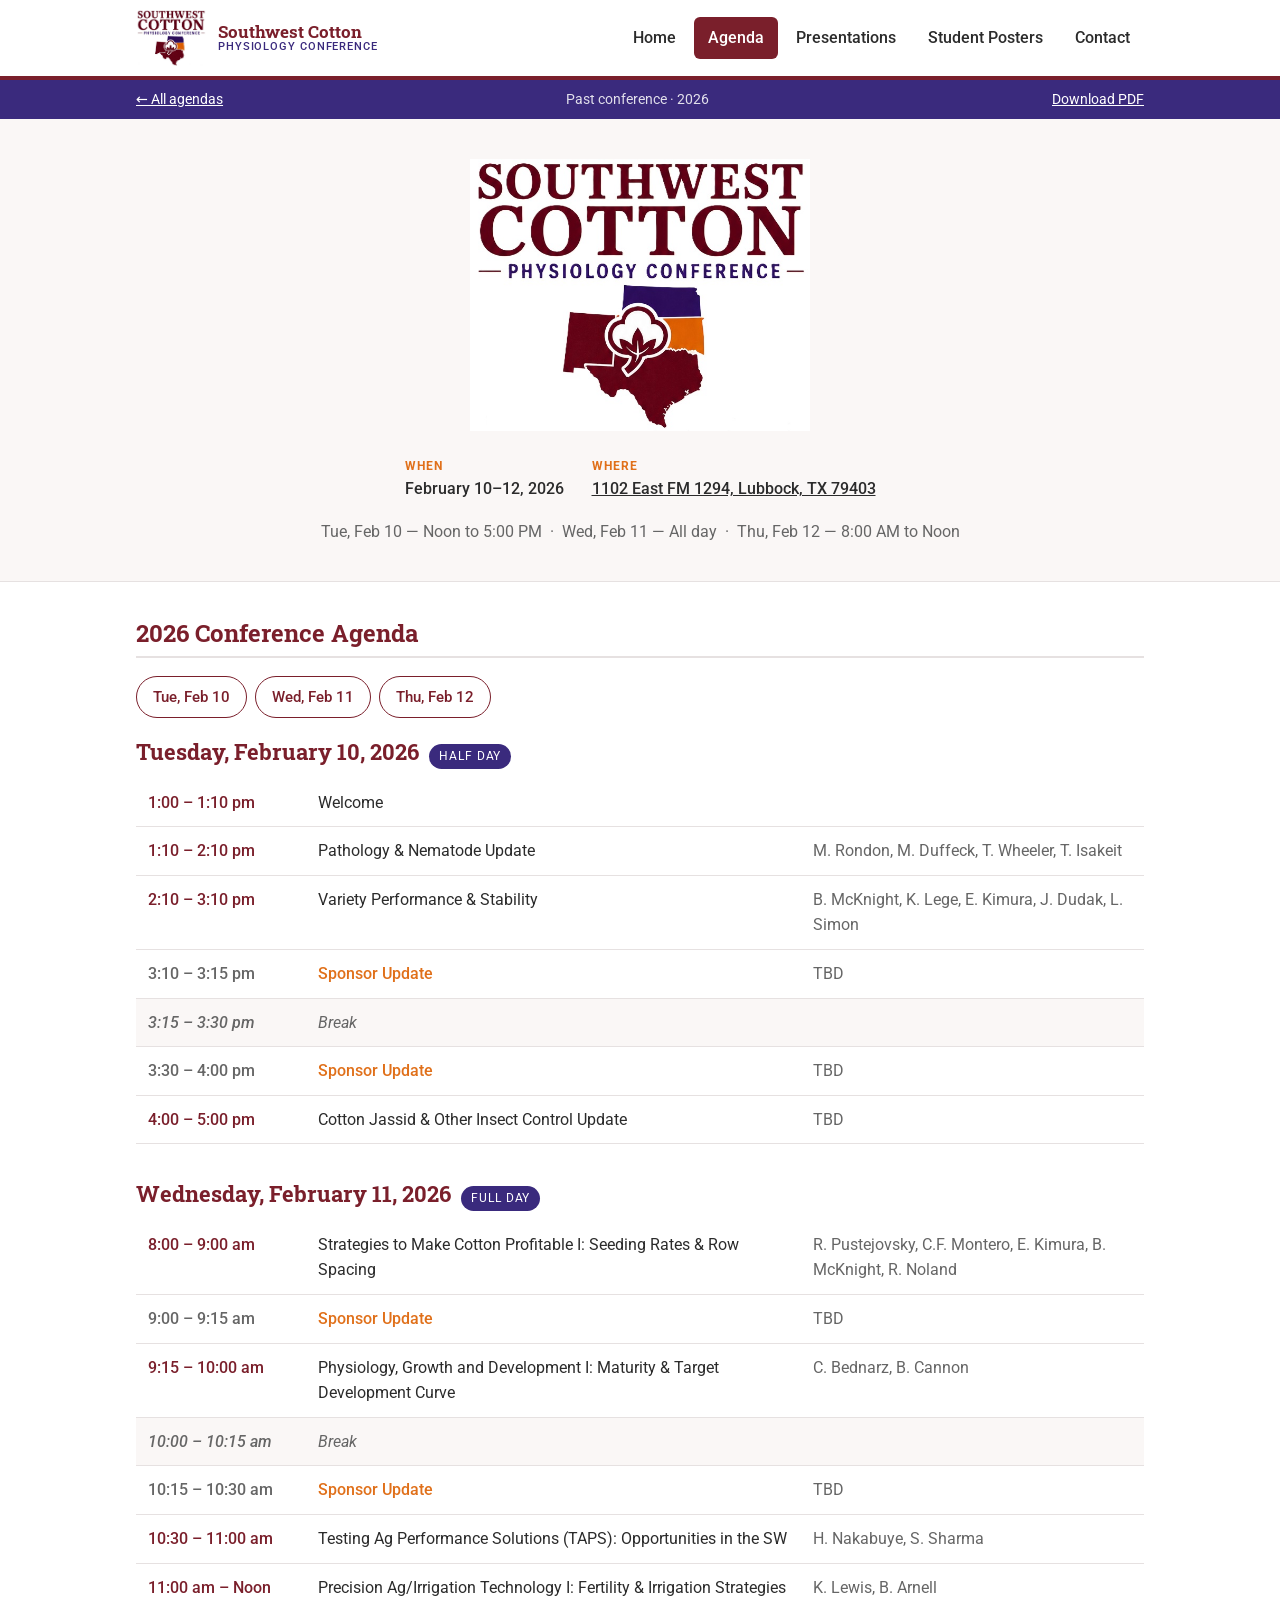
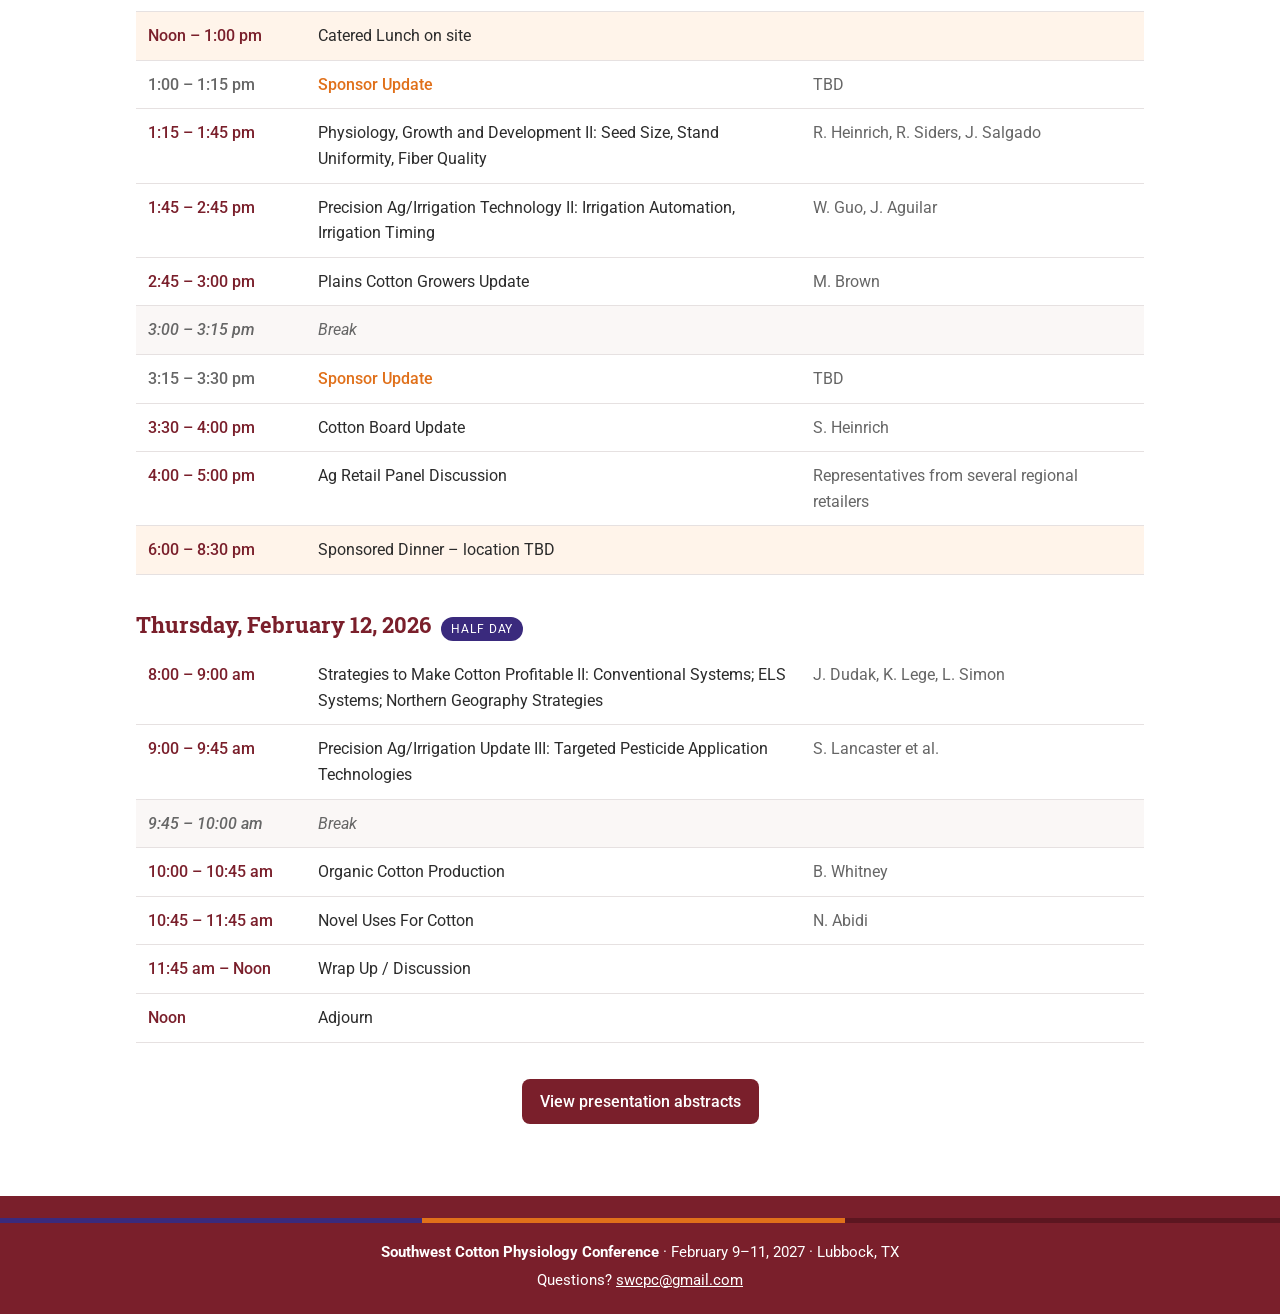
==== agenda-2026.html @ db955bdd "Add files via upload" ====
<!DOCTYPE html>
<html lang="en">
<head>
  <meta charset="utf-8">
  <meta name="viewport" content="width=device-width, initial-scale=1">
  <meta name="description" content="Southwest Cotton Physiology Conference — Agenda of the 2026 Southwest Cotton Physiology Conference, February 10–12, 2026, Lubbock, TX.">
  <title>2026 Agenda | Southwest Cotton Physiology Conference</title>
  <link rel="icon" href="assets/images/swcpc-logo.jpg">
  <link rel="preconnect" href="https://fonts.googleapis.com">
  <link href="https://fonts.googleapis.com/css2?family=Roboto:wght@400;500;700&family=Roboto+Slab:wght@600;700&display=swap" rel="stylesheet">
  <link rel="stylesheet" href="assets/css/style.css">
</head>
<body>

  <header class="site-header">
    <nav class="container nav-wrap" style="position:relative;">
      <a class="brand" href="index.html">
        <img src="assets/images/swcpc-logo.jpg" alt="SWCPC logo">
        <span>Southwest Cotton<small>Physiology Conference</small></span>
      </a>
      <button class="nav-toggle" aria-label="Menu" aria-expanded="false">&#9776;</button>
      <ul class="nav-links">
          <li><a href="index.html">Home</a></li>
          <li><a href="agenda.html" class="active">Agenda</a></li>
          <li><a href="presentations.html">Presentations</a></li>
          <li><a href="posters.html">Student Posters</a></li>
          <li><a href="contact.html">Contact</a></li>
      </ul>
    </nav>
  </header>

  <div class="archive-bar"><div class="container"><a href="agenda.html">&larr; All agendas</a><span>Past conference &middot; 2026</span><a href="assets/images/2026_Agenda.pdf" target="_blank" rel="noopener">Download PDF</a></div></div>

  <section class="hero">
    <div class="container">
      <img class="logo" src="assets/images/swcpc-logo.jpg" alt="Southwest Cotton Physiology Conference">
      <div class="hero-facts">
        <div class="fact"><div class="label">When</div><div class="value">February 10&ndash;12, 2026</div></div>
        <div class="fact"><div class="label">Where</div><div class="value"><a href="https://www.google.com/maps/search/?api=1&query=1102+East+FM+1294+Lubbock+TX+79403" target="_blank" rel="noopener">1102 East FM 1294, Lubbock, TX 79403</a></div></div>
      </div>
      <p class="intro" style="margin:18px auto 0;">
        Tue, Feb 10 &mdash; Noon to 5:00 PM &nbsp;&middot;&nbsp; Wed, Feb 11 &mdash; All day &nbsp;&middot;&nbsp; Thu, Feb 12 &mdash; 8:00 AM to Noon
      </p>
    </div>
  </section>

  <main>
    <div class="container">
      <h2 class="section-title">2026 Conference Agenda</h2>
      <div class="day-tabs">
        <a href="#tue">Tue, Feb 10</a>
        <a href="#wed">Wed, Feb 11</a>
        <a href="#thu">Thu, Feb 12</a>
      </div>

      <div class="day" id="tue">
        <div class="day-head"><h3>Tuesday, February 10, 2026</h3><span class="tag">Half day</span></div>
        <table class="agenda">
          <tr><td class="time">1:00 – 1:10 pm</td><td class="title">Welcome</td><td class="who"></td></tr>
          <tr><td class="time">1:10 – 2:10 pm</td><td class="title">Pathology &amp; Nematode Update</td><td class="who">M. Rondon, M. Duffeck, T. Wheeler, T. Isakeit</td></tr>
          <tr><td class="time">2:10 – 3:10 pm</td><td class="title">Variety Performance &amp; Stability</td><td class="who">B. McKnight, K. Lege, E. Kimura, J. Dudak, L. Simon</td></tr>
          <tr class="sp-row"><td class="time">3:10 – 3:15 pm</td><td class="title">Sponsor Update</td><td class="who">TBD</td></tr>
          <tr class="break"><td class="time">3:15 – 3:30 pm</td><td class="title">Break</td><td class="who"></td></tr>
          <tr class="sp-row"><td class="time">3:30 – 4:00 pm</td><td class="title">Sponsor Update</td><td class="who">TBD</td></tr>
          <tr><td class="time">4:00 – 5:00 pm</td><td class="title">Cotton Jassid &amp; Other Insect Control Update</td><td class="who">TBD</td></tr>
        </table>
      </div>

      <div class="day" id="wed">
        <div class="day-head"><h3>Wednesday, February 11, 2026</h3><span class="tag">Full day</span></div>
        <table class="agenda">
          <tr><td class="time">8:00 – 9:00 am</td><td class="title">Strategies to Make Cotton Profitable I: Seeding Rates &amp; Row Spacing</td><td class="who">R. Pustejovsky, C.F. Montero, E. Kimura, B. McKnight, R. Noland</td></tr>
          <tr class="sp-row"><td class="time">9:00 – 9:15 am</td><td class="title">Sponsor Update</td><td class="who">TBD</td></tr>
          <tr><td class="time">9:15 – 10:00 am</td><td class="title">Physiology, Growth and Development I: Maturity &amp; Target Development Curve</td><td class="who">C. Bednarz, B. Cannon</td></tr>
          <tr class="break"><td class="time">10:00 – 10:15 am</td><td class="title">Break</td><td class="who"></td></tr>
          <tr class="sp-row"><td class="time">10:15 – 10:30 am</td><td class="title">Sponsor Update</td><td class="who">TBD</td></tr>
          <tr><td class="time">10:30 – 11:00 am</td><td class="title">Testing Ag Performance Solutions (TAPS): Opportunities in the SW</td><td class="who">H. Nakabuye, S. Sharma</td></tr>
          <tr><td class="time">11:00 am – Noon</td><td class="title">Precision Ag/Irrigation Technology I: Fertility &amp; Irrigation Strategies</td><td class="who">K. Lewis, B. Arnell</td></tr>
          <tr class="meal"><td class="time">Noon – 1:00 pm</td><td class="title">Catered Lunch on site</td><td class="who"></td></tr>
          <tr class="sp-row"><td class="time">1:00 – 1:15 pm</td><td class="title">Sponsor Update</td><td class="who">TBD</td></tr>
          <tr><td class="time">1:15 – 1:45 pm</td><td class="title">Physiology, Growth and Development II: Seed Size, Stand Uniformity, Fiber Quality</td><td class="who">R. Heinrich, R. Siders, J. Salgado</td></tr>
          <tr><td class="time">1:45 – 2:45 pm</td><td class="title">Precision Ag/Irrigation Technology II: Irrigation Automation, Irrigation Timing</td><td class="who">W. Guo, J. Aguilar</td></tr>
          <tr><td class="time">2:45 – 3:00 pm</td><td class="title">Plains Cotton Growers Update</td><td class="who">M. Brown</td></tr>
          <tr class="break"><td class="time">3:00 – 3:15 pm</td><td class="title">Break</td><td class="who"></td></tr>
          <tr class="sp-row"><td class="time">3:15 – 3:30 pm</td><td class="title">Sponsor Update</td><td class="who">TBD</td></tr>
          <tr><td class="time">3:30 – 4:00 pm</td><td class="title">Cotton Board Update</td><td class="who">S. Heinrich</td></tr>
          <tr><td class="time">4:00 – 5:00 pm</td><td class="title">Ag Retail Panel Discussion</td><td class="who">Representatives from several regional retailers</td></tr>
          <tr class="meal"><td class="time">6:00 – 8:30 pm</td><td class="title">Sponsored Dinner &ndash; location TBD</td><td class="who"></td></tr>
        </table>
      </div>

      <div class="day" id="thu">
        <div class="day-head"><h3>Thursday, February 12, 2026</h3><span class="tag">Half day</span></div>
        <table class="agenda">
          <tr><td class="time">8:00 – 9:00 am</td><td class="title">Strategies to Make Cotton Profitable II: Conventional Systems; ELS Systems; Northern Geography Strategies</td><td class="who">J. Dudak, K. Lege, L. Simon</td></tr>
          <tr><td class="time">9:00 – 9:45 am</td><td class="title">Precision Ag/Irrigation Update III: Targeted Pesticide Application Technologies</td><td class="who">S. Lancaster et al.</td></tr>
          <tr class="break"><td class="time">9:45 – 10:00 am</td><td class="title">Break</td><td class="who"></td></tr>
          <tr><td class="time">10:00 – 10:45 am</td><td class="title">Organic Cotton Production</td><td class="who">B. Whitney</td></tr>
          <tr><td class="time">10:45 – 11:45 am</td><td class="title">Novel Uses For Cotton</td><td class="who">N. Abidi</td></tr>
          <tr><td class="time">11:45 am – Noon</td><td class="title">Wrap Up / Discussion</td><td class="who"></td></tr>
          <tr><td class="time">Noon</td><td class="title">Adjourn</td><td class="who"></td></tr>
        </table>
      </div>

      <p style="text-align:center; margin-top:10px;">
        <a class="btn" href="presentations.html">View presentation abstracts</a>
      </p>
    </div>
  </main>


  <footer class="site-footer">
    <div class="bar"></div>
    <div class="container">
      <p style="margin:0 0 4px;"><strong>Southwest Cotton Physiology Conference</strong> &middot; February 9&ndash;11, 2027 &middot; Lubbock, TX</p>
      <p style="margin:0;">Questions? <a href="mailto:swcpc@gmail.com">swcpc@gmail.com</a></p>
    </div>
  </footer>

  <script src="assets/js/main.js"></script>
</body>
</html>
---- assets/css/style.css ----
/* Southwest Cotton Physiology Conference — site styles
   Colors taken from the conference logo */
:root {
  --maroon: #7a1f2b;
  --maroon-dark: #5c1620;
  --purple: #3a2a7d;
  --orange: #e0701a;
  --ink: #2b2b2b;
  --muted: #666;
  --line: #e6e1e1;
  --bg: #ffffff;
  --bg-soft: #faf7f6;
}

* { box-sizing: border-box; }
html { scroll-behavior: smooth; }
body {
  margin: 0;
  font-family: "Roboto", system-ui, -apple-system, "Segoe UI", sans-serif;
  color: var(--ink);
  background: var(--bg);
  line-height: 1.6;
}
h1, h2, h3, h4 { font-family: "Roboto Slab", Georgia, serif; color: var(--maroon); line-height: 1.25; }
a { color: var(--purple); }
a:hover { color: var(--maroon); }
img { max-width: 100%; height: auto; }

.container { max-width: 1040px; margin: 0 auto; padding: 0 16px; }

/* ---------- Header / nav ---------- */
.site-header {
  background: #fff;
  border-bottom: 4px solid var(--maroon);
  position: sticky; top: 0; z-index: 10;
}
.nav-wrap { display: flex; align-items: center; justify-content: space-between; gap: 16px; padding: 10px 16px; }
.brand { display: flex; align-items: center; gap: 12px; text-decoration: none; }
.brand img { height: 56px; width: auto; }
.brand span { font-family: "Roboto Slab", Georgia, serif; font-weight: 700; color: var(--maroon); font-size: 1.05rem; line-height: 1.15; }
.brand small { display: block; color: var(--purple); font-family: "Roboto", sans-serif; font-weight: 500; letter-spacing: .08em; font-size: .7rem; text-transform: uppercase; }

.nav-links { list-style: none; display: flex; gap: 4px; margin: 0; padding: 0; }
.nav-links a {
  display: block; padding: 8px 14px; border-radius: 6px;
  text-decoration: none; color: var(--ink); font-weight: 500;
}
.nav-links a:hover { background: var(--bg-soft); color: var(--maroon); }
.nav-links a.active { background: var(--maroon); color: #fff; }

.nav-toggle {
  display: none; background: none; border: 1px solid var(--line); border-radius: 6px;
  padding: 8px 10px; font-size: 1.1rem; cursor: pointer; color: var(--maroon);
}
@media (max-width: 760px) {
  .nav-toggle { display: block; }
  .nav-links { display: none; position: absolute; left: 0; right: 0; top: 100%; background: #fff;
    flex-direction: column; padding: 8px 16px 16px; border-bottom: 4px solid var(--maroon); }
  .nav-links.open { display: flex; }
  .brand img { height: 44px; }
}

/* ---------- Hero ---------- */
.hero { background: var(--bg-soft); border-bottom: 1px solid var(--line); padding: 40px 0 36px; text-align: center; }
.hero img.logo { width: 340px; max-width: 80%; }
.hero-facts { display: flex; flex-wrap: wrap; justify-content: center; gap: 12px 28px; margin-top: 18px; }
.fact { text-align: left; }
.fact .label { font-size: .75rem; letter-spacing: .1em; text-transform: uppercase; color: var(--orange); font-weight: 700; }
.fact .value { font-weight: 500; }
.fact .value a { color: var(--ink); }

.page-title { background: var(--maroon); color: #fff; padding: 28px 0; }
.page-title h1 { color: #fff; margin: 0; font-size: 1.9rem; }
.page-title p { margin: 6px 0 0; opacity: .9; }

main { padding: 36px 0 56px; }
.section-title { border-bottom: 2px solid var(--line); padding-bottom: 8px; margin: 40px 0 18px; }
.section-title:first-child { margin-top: 0; }

/* ---------- Agenda ---------- */
.day-tabs { display: flex; flex-wrap: wrap; gap: 8px; margin-bottom: 20px; }
.day-tabs a {
  text-decoration: none; padding: 8px 16px; border: 1px solid var(--maroon); border-radius: 999px;
  color: var(--maroon); font-weight: 500; font-size: .95rem;
}
.day-tabs a:hover { background: var(--maroon); color: #fff; }

.day { margin-bottom: 36px; scroll-margin-top: 90px; }
.day-head { display: flex; align-items: baseline; flex-wrap: wrap; gap: 10px; margin-bottom: 10px; }
.day-head h3 { margin: 0; font-size: 1.35rem; }
.tag { background: var(--purple); color: #fff; font-size: .72rem; letter-spacing: .08em; text-transform: uppercase; padding: 3px 10px; border-radius: 999px; }

.agenda { width: 100%; border-collapse: collapse; table-layout: fixed; }
.agenda td { padding: 11px 12px; border-bottom: 1px solid var(--line); vertical-align: top; }
.agenda td.time { white-space: nowrap; font-weight: 500; color: var(--maroon); width: 170px; }
.agenda td.who { color: var(--muted); width: 34%; }
.agenda tr.break td { background: var(--bg-soft); color: var(--muted); font-style: italic; }
.agenda tr.sp-row td { color: var(--muted); }
.agenda tr.sp-row td.title { color: var(--orange); font-weight: 500; }
.agenda tr.meal td { background: #fff4ea; }
@media (max-width: 640px) {
  .agenda, .agenda tbody, .agenda tr, .agenda td { display: block; width: 100% !important; }
  .agenda tr { border-bottom: 1px solid var(--line); padding: 8px 0; }
  .agenda td { border: 0; padding: 2px 8px; }
}

/* ---------- Sponsors ---------- */
.sponsors { background: var(--bg-soft); border-top: 1px solid var(--line); padding: 36px 0; text-align: center; }
.sponsors h2 { margin-top: 0; }
.sponsor-grid { display: grid; grid-template-columns: repeat(auto-fit, minmax(180px, 1fr)); gap: 16px; margin-top: 18px; }
.sponsor {
  background: #fff; border: 1px solid var(--line); border-radius: 10px; min-height: 110px;
  display: flex; align-items: center; justify-content: center; padding: 16px;
  font-weight: 700; color: var(--ink); text-decoration: none;
}
.sponsor img { max-height: 70px; width: auto; }
.sponsor.placeholder { color: #aaa; font-weight: 400; border-style: dashed; }
.sponsor-note { color: var(--muted); font-size: .9rem; margin-top: 16px; }

/* ---------- Presentations & posters ---------- */
.intro { color: var(--muted); max-width: 760px; }
.filter { margin: 12px 0 24px; }
.filter input {
  width: 100%; max-width: 420px; padding: 10px 14px; border: 1px solid var(--line); border-radius: 8px; font: inherit;
}
.item {
  border: 1px solid var(--line); border-left: 4px solid var(--maroon); border-radius: 8px;
  margin-bottom: 12px; background: #fff;
}
.item.poster { border-left-color: var(--orange); }
.item summary { list-style: none; cursor: pointer; padding: 14px 16px; display: flex; gap: 12px; align-items: flex-start; }
.item summary::-webkit-details-marker { display: none; }
.item summary::after { content: "+"; margin-left: auto; font-size: 1.3rem; line-height: 1; color: var(--maroon); }
.item[open] summary::after { content: "–"; }
.item .meta { font-size: .85rem; color: var(--muted); }
.item .t { font-weight: 700; color: var(--ink); }
.item .body { padding: 0 16px 16px; border-top: 1px solid var(--line); }
.item .body h4 { margin: 14px 0 6px; font-size: .95rem; color: var(--purple); }
.item .body p { margin: 0 0 8px; text-align: justify; }
.item .pending { color: #999; font-style: italic; }
.num { background: var(--orange); color: #fff; border-radius: 6px; padding: 2px 8px; font-weight: 700; font-size: .85rem; white-space: nowrap; }
.btn {
  display: inline-block; background: var(--maroon); color: #fff; text-decoration: none;
  padding: 10px 18px; border-radius: 8px; font-weight: 500;
}
.btn:hover { background: var(--maroon-dark); color: #fff; }
.btn.small { padding: 6px 12px; font-size: .88rem; }

/* ---------- Contact ---------- */
.contact-card {
  max-width: 640px; margin: 0 auto; text-align: center; border: 1px solid var(--line);
  border-top: 5px solid var(--maroon); border-radius: 10px; padding: 32px 20px;
}
.contact-card .email { font-size: 1.4rem; font-weight: 700; display: inline-block; margin: 10px 0 18px; word-break: break-all; }
.two-col { display: grid; grid-template-columns: 1fr 1fr; gap: 20px; margin-top: 32px; }
@media (max-width: 640px) { .two-col { grid-template-columns: 1fr; } }
.box { background: var(--bg-soft); border-radius: 10px; padding: 18px 20px; }
.box h3 { margin-top: 0; font-size: 1.1rem; }

/* ---------- Footer ---------- */
.site-footer { background: var(--maroon); color: #fff; padding: 22px 0; text-align: center; font-size: .92rem; }
.site-footer a { color: #fff; }
.site-footer .bar { height: 5px; background: linear-gradient(90deg, var(--purple) 0 33%, var(--orange) 33% 66%, var(--maroon-dark) 66%); margin-bottom: 18px; }

/* ---------- Home (flyer) ---------- */
.home { padding: 36px 0 48px; background: var(--bg-soft); }
.home-grid { display: grid; grid-template-columns: minmax(0, 1.15fr) minmax(0, 1fr); gap: 36px; align-items: start; }
.flyer { margin: 0; }
.flyer img { display: block; width: 100%; border-radius: 6px; box-shadow: 0 10px 30px rgba(60, 20, 30, .18); background: #fff; }
.flyer figcaption { text-align: center; margin-top: 10px; font-size: .9rem; }
.home-info { position: sticky; top: 100px; }
.home-info h1 { margin: 4px 0 6px; font-size: 2.1rem; }
.home-info .place { margin: 0 0 20px; font-weight: 500; }
.home-info .place a { color: var(--ink); }
.eyebrow { margin: 0; font-size: .78rem; letter-spacing: .12em; text-transform: uppercase; color: var(--orange); font-weight: 700; }
.btn-lg { padding: 13px 26px; font-size: 1.05rem; }
.btn-ghost { background: transparent; color: var(--maroon); border: 1px solid var(--maroon); }
.btn-ghost:hover { background: var(--maroon); color: #fff; }
.topics { margin-top: 28px; background: #fff; border: 1px solid var(--line); border-top: 4px solid var(--purple); border-radius: 10px; padding: 16px 20px; }
.topics h2 { margin: 0 0 8px; font-size: 1.1rem; color: var(--purple); }
.topics ul { margin: 0; padding-left: 20px; }
.topics li { margin: 3px 0; }
.home-links { margin-top: 18px; color: var(--muted); }
@media (max-width: 820px) {
  .home-grid { grid-template-columns: 1fr; }
  .home-info { position: static; text-align: center; }
  .topics { text-align: left; }
}

/* ---------- Agenda archive ---------- */
.year-current { display: flex; flex-wrap: wrap; gap: 20px; align-items: center; justify-content: space-between;
  border: 1px solid var(--line); border-left: 5px solid var(--orange); border-radius: 10px; padding: 22px 24px; background: #fff; }
.year-current > div:first-child { flex: 1 1 420px; }
.year-current h2 { margin: 4px 0 8px; }
.year-actions { display: flex; flex-wrap: wrap; gap: 8px; }
.year-grid { display: grid; grid-template-columns: repeat(auto-fill, minmax(220px, 1fr)); gap: 16px; }
.year-card { border: 1px solid var(--line); border-top: 4px solid var(--maroon); border-radius: 10px; padding: 18px 20px; background: var(--bg-soft); }
.year-card .year { font-family: "Roboto Slab", Georgia, serif; font-size: 2rem; font-weight: 700; color: var(--maroon); line-height: 1; }
.year-card p { color: var(--muted); margin: 8px 0 14px; }
.archive-bar { background: var(--purple); color: #fff; font-size: .9rem; }
.archive-bar .container { display: flex; flex-wrap: wrap; gap: 8px 20px; justify-content: space-between; padding-top: 8px; padding-bottom: 8px; }
.archive-bar a { color: #fff; }
.archive-bar span { opacity: .85; }
@media (max-width: 900px) { .nav-links a { padding: 8px 10px; } }

/* ---------- Empty state (presentations / posters) ---------- */
.empty-state { text-align: center; border: 2px dashed var(--line); border-radius: 12px; padding: 40px 20px; margin: 20px 0 8px; background: var(--bg-soft); }
.empty-state h2 { margin: 0 0 8px; }
.empty-state p { margin: 0; color: var(--muted); }
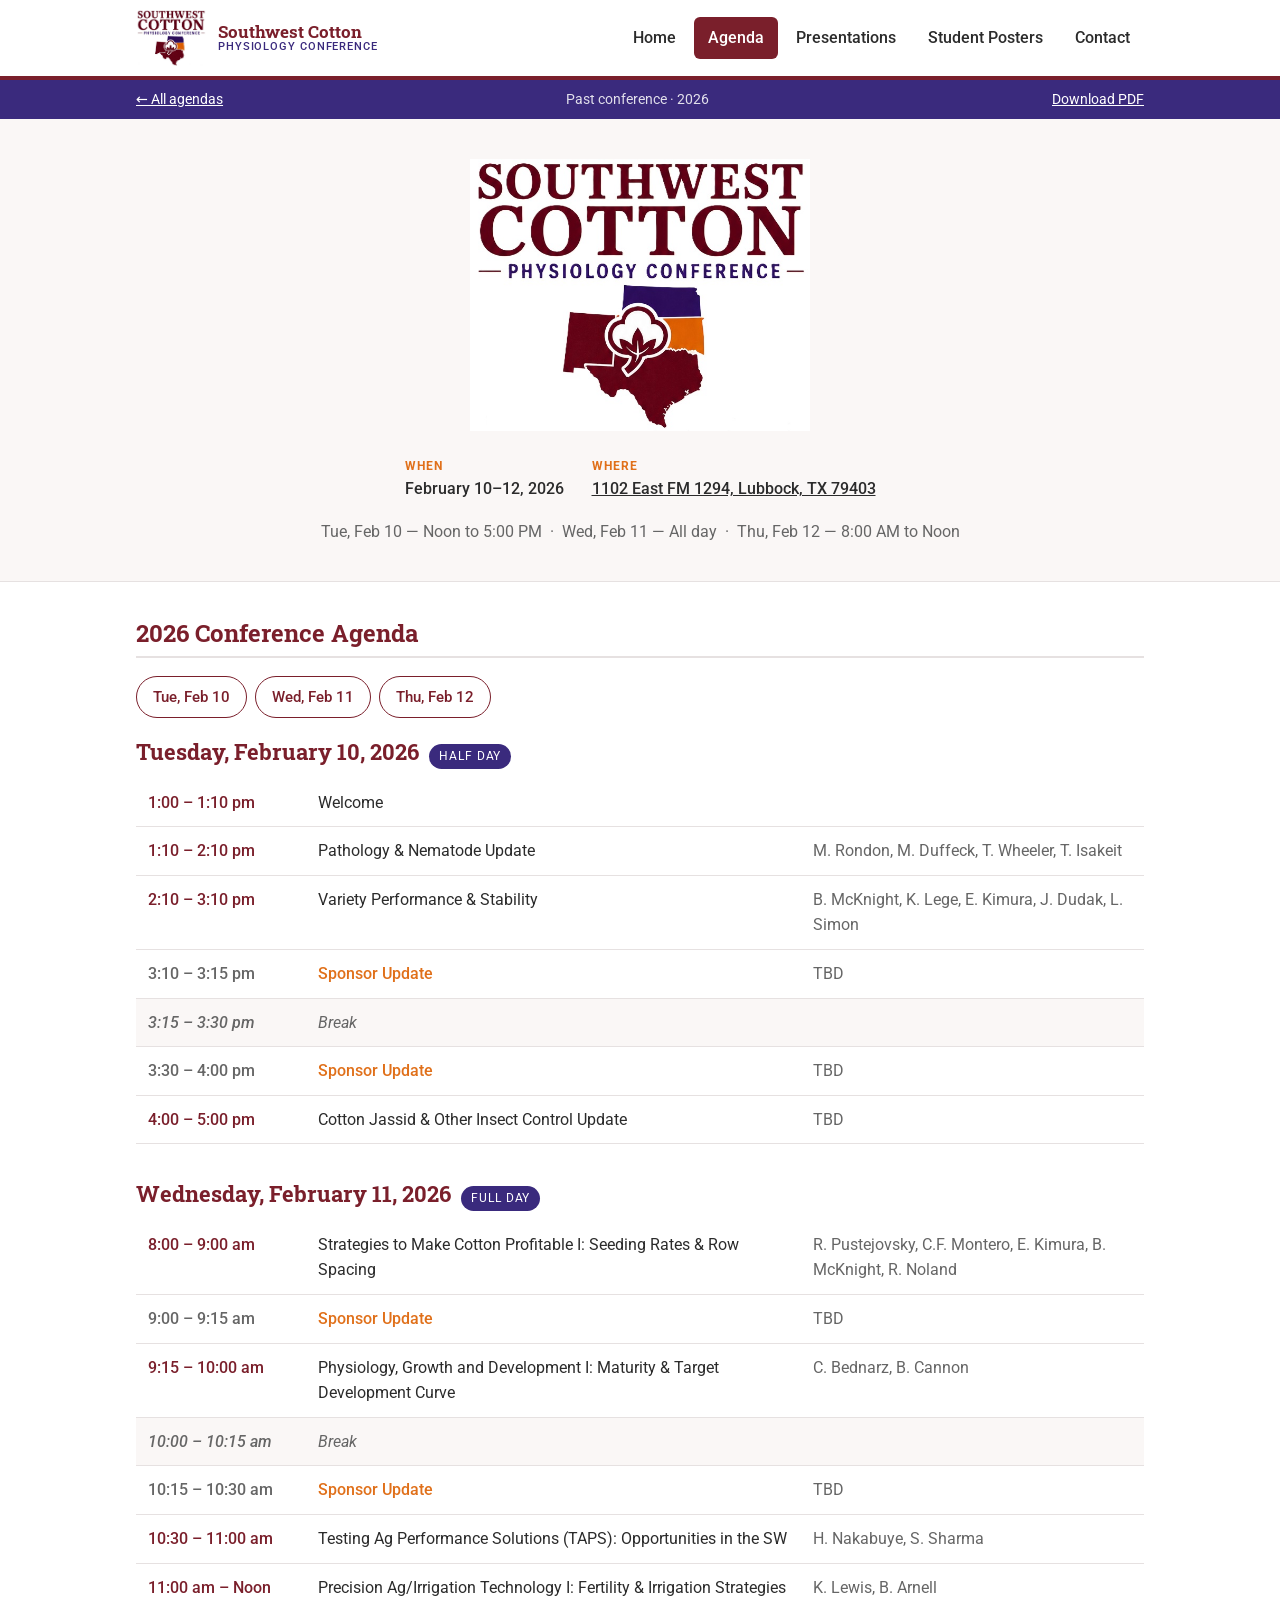
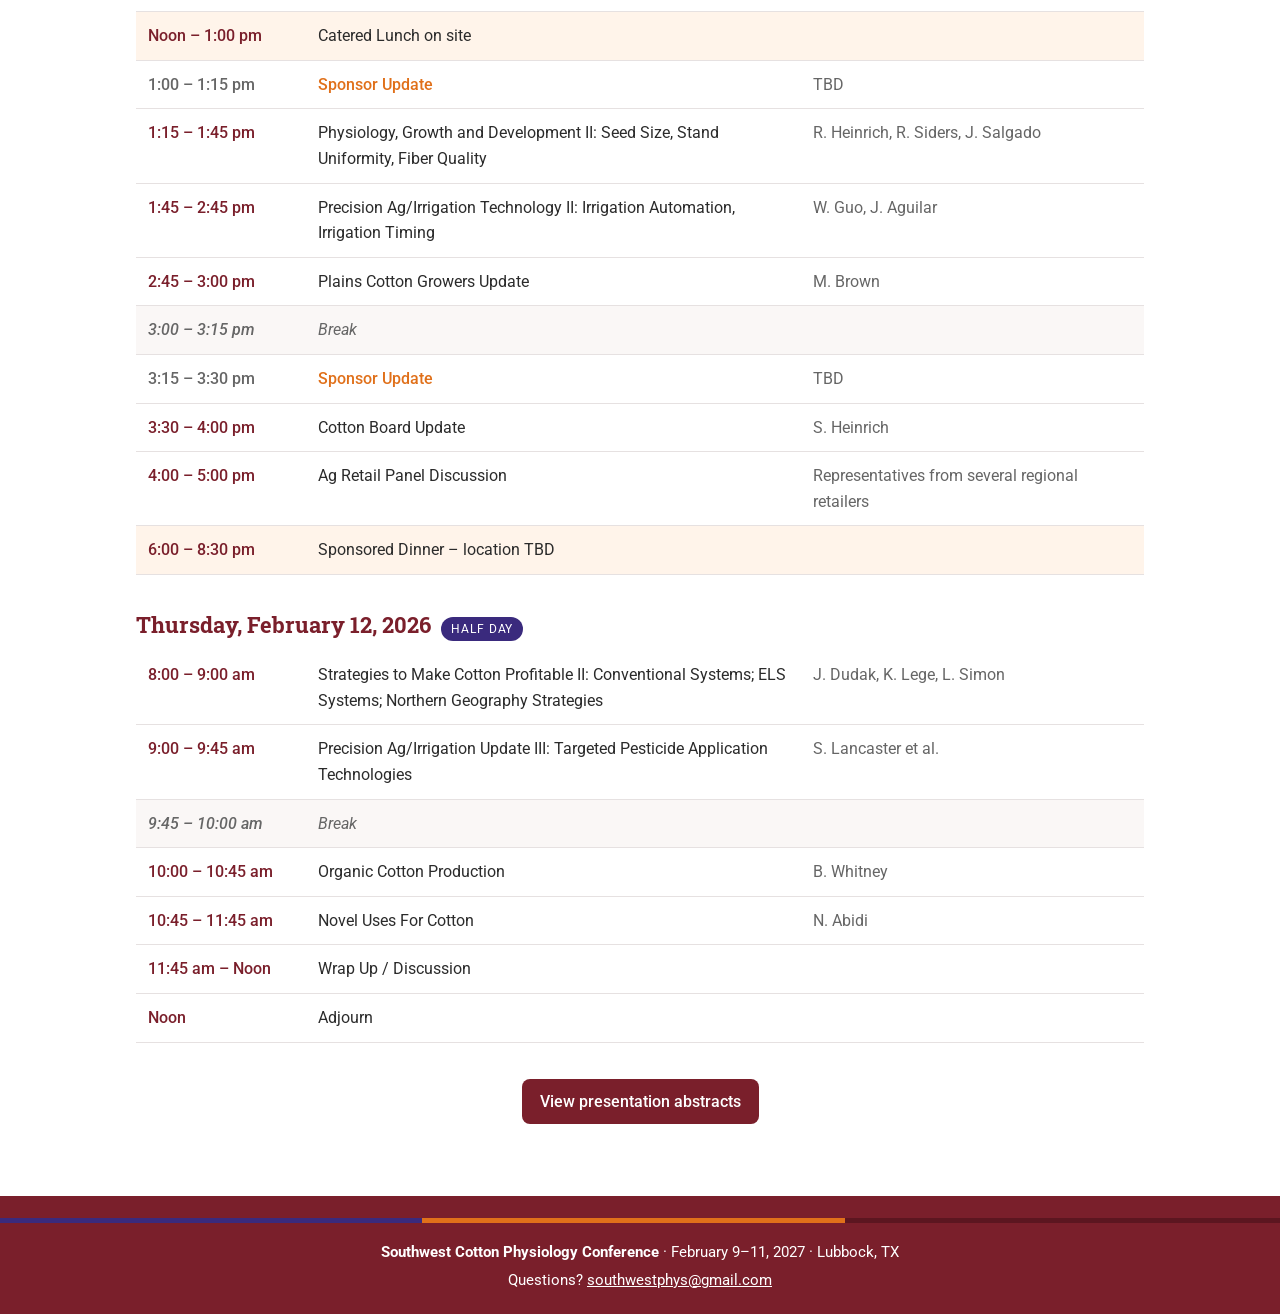
==== commit 25f226ec: "Add files via upload" ====
--- a/agenda-2026.html
+++ b/agenda-2026.html
@@ -113,7 +113,7 @@
     <div class="bar"></div>
     <div class="container">
       <p style="margin:0 0 4px;"><strong>Southwest Cotton Physiology Conference</strong> &middot; February 9&ndash;11, 2027 &middot; Lubbock, TX</p>
-      <p style="margin:0;">Questions? <a href="mailto:swcpc@gmail.com">swcpc@gmail.com</a></p>
+      <p style="margin:0;">Questions? <a href="mailto:southwestphys@gmail.com">southwestphys@gmail.com</a></p>
     </div>
   </footer>
 
